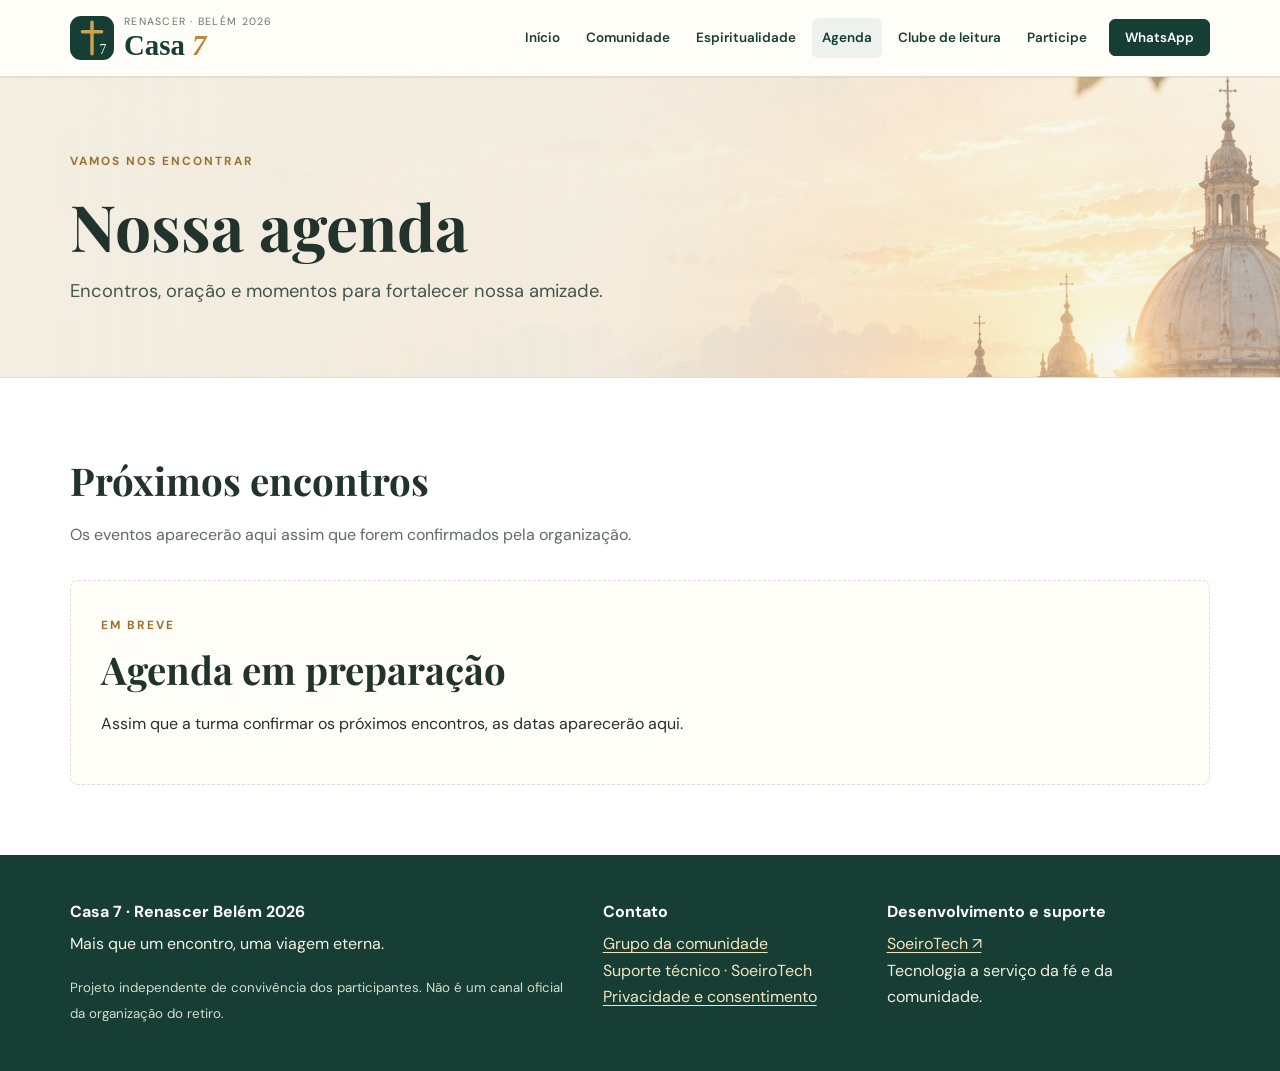
==== agenda.html @ ee7e4a2c "feat: adiciona banner discreto do encontro" ====
<!doctype html><html lang="pt-BR"><head><meta charset="utf-8"><meta name="viewport" content="width=device-width, initial-scale=1"><meta name="description" content="Casa 7 — Comunidade Renascer Belém 2026. Fé, amizade, oração e leitura."><meta name="theme-color" content="#173e35"><title>Agenda | Casa 7 — Renascer</title><link rel="icon" href="assets/img/favicon.svg" type="image/svg+xml"><link rel="stylesheet" href="assets/css/style.css?v=20260924-5"><link rel="stylesheet" href="assets/css/professional.css?v=20260924-5"><script defer src="assets/js/config.js?v=20260924-5"></script><script defer src="assets/js/app.js?v=20260924-5"></script></head><body><a class="skip" href="#conteudo">Pular para o conteúdo</a><header class="header"><div class="container navwrap"><a class="brand" href="index.html" aria-label="Casa 7, início"><img class="brand-mark" src="assets/img/favicon.svg" alt="" width="44" height="44"><span><small>RENASCER · BELÉM 2026</small><strong>Casa <em>7</em></strong></span></a><button class="menu-toggle" aria-expanded="false" aria-controls="menu" aria-label="Abrir menu">☰</button><nav id="menu" class="nav" aria-label="Menu principal"><a href="index.html" data-nav="index.html">Início</a><a href="comunidade.html" data-nav="comunidade.html">Comunidade</a><a href="espiritualidade.html" data-nav="espiritualidade.html">Espiritualidade</a><a href="agenda.html" data-nav="agenda.html">Agenda</a><a href="leitura.html" data-nav="leitura.html">Clube de leitura</a><a href="participe.html" data-nav="participe.html">Participe</a><a class="nav-cta btn" data-whatsapp href="#">WhatsApp</a></nav></div></header><main id="conteudo"><section class="pagehero"><div class="container"><span class="eyebrow">VAMOS NOS ENCONTRAR</span><h1>Nossa agenda</h1><p class="lead">Encontros, oração e momentos para fortalecer nossa amizade.</p></div></section><section class="section "><div class="container"><div class="section-head"><h2>Próximos encontros</h2><p>Os eventos aparecerão aqui assim que forem confirmados pela organização.</p></div><div id="events" class="event-list"></div></div></section></main><footer class="footer"><div class="container footergrid"><div><strong>Casa 7 · Renascer Belém 2026</strong><p>Mais que um encontro, uma viagem eterna.</p><small>Projeto independente de convivência dos participantes. Não é um canal oficial da organização do retiro.</small></div><div><strong>Contato</strong><p><a data-whatsapp href="#">Grupo da comunidade</a><br><a data-tech-mail href="#">Suporte técnico · SoeiroTech</a><br><a href="privacidade.html">Privacidade e consentimento</a></p></div><div><strong>Desenvolvimento e suporte</strong><p><a href="https://soeirotech.com.br" target="_blank" rel="noopener noreferrer">SoeiroTech ↗</a><br>Tecnologia a serviço da fé e da comunidade.</p></div></div></footer></body></html>
---- assets/css/style.css ----
@import url('https://fonts.googleapis.com/css2?family=DM+Sans:wght@400;500;600;700&family=Playfair+Display:ital,wght@0,500;0,600;0,700;1,500&display=swap');:root{--green:#173e35;--gold:#b48a3c;--ink:#25362f;--cream:#faf7f0;--line:#e5ddcd;--muted:#5f6b62}*{box-sizing:border-box}html{scroll-behavior:smooth}body{margin:0;background:linear-gradient(#faf7f0d9,#faf7f0d9),url("../img/fundo.png") center top/cover fixed no-repeat,var(--cream);color:var(--ink);font-family:'DM Sans',Arial,sans-serif;line-height:1.65}h1,h2,h3,blockquote{font-family:'Playfair Display',Georgia,serif;line-height:1.17}h1{font-size:clamp(2.8rem,6vw,5.5rem);margin:.25em 0}h2{font-size:clamp(1.65rem,3vw,2.6rem);margin:.25em 0 .5em}h3{font-size:1.45rem;margin:.4em 0}p{margin:.4em 0 1em}a{color:var(--green)}a:hover{text-decoration-thickness:2px}a:focus-visible,button:focus-visible,input:focus-visible,textarea:focus-visible,select:focus-visible{outline:3px solid var(--gold);outline-offset:3px}.container{width:min(1140px,calc(100% - 36px));margin:auto}.skip{position:absolute;left:-9999px;z-index:999;background:white;padding:10px}.skip:focus{left:12px;top:12px}.header{background:#fffdf8;border-bottom:1px solid var(--line);position:sticky;top:0;z-index:10}.navwrap{min-height:82px;display:flex;align-items:center;justify-content:space-between;gap:20px}.brand{text-decoration:none;display:flex;align-items:center;gap:12px;color:var(--green)}.brand-symbol{font-size:2rem;color:var(--gold)}.brand small{display:block;font-size:.66rem;letter-spacing:.15em}.brand strong{font-family:Georgia,serif;font-size:1.8rem;line-height:1}.brand em{color:var(--gold)}.nav{display:flex;gap:18px;align-items:center;flex-wrap:wrap}.nav a{font-size:.84rem;text-decoration:none;white-space:nowrap}.nav a[aria-current=page]{color:#986b22;border-bottom:2px solid var(--gold)}.menu-toggle{display:none}.eyebrow{color:#9a712e;font-size:.74rem;font-weight:700;letter-spacing:.17em}.hero{background:radial-gradient(ellipse at 80% 10%,#e8d8b6cc,transparent 52%),linear-gradient(115deg,#faf7f0e8,#f0e9dadf),url("../img/fundo.png") center/cover no-repeat;padding:65px 0}.hero-grid,.split,.feature{display:grid;grid-template-columns:1fr 1fr;gap:50px;align-items:center}.hero h1 em{color:var(--gold)}.hero p{max-width:490px;font-size:1.15rem}.heroquote{font-style:italic;margin-top:34px;color:#786a4c}.hero-visual{position:relative;display:grid;place-items:center}.hero-visual img{width:min(100%,440px);aspect-ratio:1;object-fit:cover;border-radius:50%;box-shadow:0 18px 60px #173e3529}.hero-stamp{position:absolute;bottom:0;right:5%;background:var(--green);color:white;border-radius:100px;padding:10px 20px;font-size:.83rem}.actions{display:flex;gap:12px;flex-wrap:wrap}.btn{background:var(--green);color:white;border:1px solid var(--green);padding:12px 22px;border-radius:30px;text-decoration:none;display:inline-block;font:600 .91rem 'DM Sans',Arial;cursor:pointer}.btn:hover{background:#285747;color:white}.btn.outline{background:transparent;color:var(--green)}.btn.outline:hover{background:#e8eee8}.btn[aria-disabled=true]{background:#8e9991;border-color:#8e9991;pointer-events:none}.section{padding:70px 0;background:#faf7f0d9}.section.muted{background:#f0ebdfdd}.section-head{max-width:690px;margin-bottom:28px}.cards{display:grid;grid-template-columns:repeat(3,minmax(0,1fr));gap:20px}.card{background:#fffdf9;border:1px solid var(--line);border-radius:18px;padding:27px;box-shadow:0 8px 24px #173e3509}.card p{color:var(--muted)}.card-icon{font-size:1.7rem;color:var(--gold)}.textlink{font-weight:700;text-underline-offset:4px}.feature{background:#fffaf0;border:1px solid var(--line);padding:36px;border-radius:20px}.quote{background:#e7e9dc;padding:35px;border-radius:18px;text-align:center}.quote span{font-size:2rem;color:var(--gold)}.quote blockquote{font-size:clamp(1.5rem,2.4vw,2rem);font-style:italic;margin:14px 0}.quote p{color:var(--muted)}.countdown{font-weight:700;font-size:1.4rem;color:var(--gold);margin:16px 0}.pagehero{background:linear-gradient(115deg,#eae5d6e8,#f9f6eee0),url("../img/fundo.png") center/cover no-repeat;padding:75px 0 55px;border-bottom:1px solid var(--line)}.pagehero h1{font-size:clamp(2.4rem,5vw,4.5rem)}.lead{max-width:680px;font-size:1.15rem;color:var(--muted)}.photo{margin:0;text-align:center}.photo img{max-width:100%;width:360px;border-radius:50%;box-shadow:0 10px 35px #173e3526}.photo figcaption{font-size:.85rem;color:var(--muted);margin-top:8px}.placeholder{text-align:center;min-height:180px;font-size:1.4rem}.placeholder p{font-size:.9rem}.embed-placeholder{padding:35px;border:1px dashed var(--gold);border-radius:16px;text-align:center}.embed-placeholder iframe{width:100%;border:0;min-height:360px}.event-list{display:grid;gap:18px}.event{background:white;border:1px solid var(--line);border-radius:16px;padding:24px;display:flex;align-items:center;justify-content:space-between;gap:15px}.event h2{font-size:1.55rem}.notice{margin-top:22px;background:#fff3d8;border-left:4px solid var(--gold);padding:15px;border-radius:6px}.empty{background:white;border:1px solid var(--line);padding:30px;border-radius:16px}.bookart{min-height:340px;border-radius:20px;background:radial-gradient(circle at 50% 40%,#d9c49b,#456453);display:flex;align-items:center;justify-content:center;flex-direction:column;color:#fff9eb;font-size:4rem}.bookart span{font-size:5rem}.bookart small{font-size:.85rem;letter-spacing:.12em}.contact-form{background:white;border:1px solid var(--line);border-radius:18px;padding:25px;display:grid;gap:8px}.contact-form label{font-weight:700}.contact-form input:not([type=checkbox]),.contact-form select,.contact-form textarea{font:inherit;padding:12px;border:1px solid #a6b0a6;border-radius:8px;width:100%;margin-bottom:12px}.check{font-size:.85rem;font-weight:400!important;display:flex;gap:9px;align-items:flex-start}.small{font-size:.85rem;color:var(--muted)}.prose{max-width:790px;margin:auto}.footer{background:var(--green);color:#f4efe3;padding:50px 0}.footergrid{display:grid;grid-template-columns:2fr 1fr 1.3fr;gap:35px}.footer a{color:#f4e4bd}.footer small{color:#d4ddcf}details{margin-top:12px}summary{cursor:pointer;font-weight:700}@media(max-width:920px){.menu-toggle{display:block;border:1px solid var(--line);border-radius:10px;padding:8px 13px;background:white;font-size:1.3rem}.nav{display:none;position:absolute;top:82px;left:0;right:0;background:white;flex-direction:column;align-items:stretch;padding:16px 25px;box-shadow:0 12px 20px #0002}.nav.open{display:flex}.nav a{padding:8px}.cards{grid-template-columns:repeat(2,1fr)}}@media(max-width:650px){body{background-attachment:scroll}.hero{padding:40px 0}.hero-grid,.split,.feature{grid-template-columns:1fr;gap:24px}.hero-visual img{max-width:290px}.cards,.footergrid{grid-template-columns:1fr}.section{padding:44px 0}.feature{padding:22px}.event{align-items:flex-start;flex-direction:column}.pagehero{padding:46px 0}.hero-stamp{right:0}}@media(prefers-reduced-motion:reduce){html{scroll-behavior:auto}}
---- assets/css/professional.css ----
:root {
  --surface: #ffffff;
  --surface-soft: #f2efe7;
  --green-strong: #0f3d33;
  --gold-bright: #c4973f;
  --sky: #397c94;
  --berry: #a8325d;
  --shadow-sm: 0 8px 24px rgba(23, 62, 53, 0.08);
  --shadow-md: 0 18px 48px rgba(23, 62, 53, 0.13);
}

.pagehero.community-pagehero {
  background: #f1ecdf;
}

.section.community-story {
  min-height: 520px;
  display: flex;
  align-items: center;
  background:
    linear-gradient(
      90deg,
      #fff 0%,
      #fffffff5 38%,
      #ffffff9e 58%,
      #ffffff1f 78%
    ),
    url("../img/fundo-optimized.jpg") 72% center / cover no-repeat;
}

.community-story .split {
  min-height: 380px;
  grid-template-columns: minmax(0, 590px) 1fr;
}

.community-story .split > div {
  align-self: center;
}

.community-story h2 {
  font-size: clamp(2rem, 4vw, 3.4rem);
}

.community-story p {
  color: #3f514a;
  font-size: 1.05rem;
}

@media (max-width: 650px) {
  .section.community-story {
    min-height: 650px;
    align-items: flex-start;
    background:
      linear-gradient(
        180deg,
        #fff 0%,
        #fffffff2 48%,
        #ffffff70 70%,
        transparent 88%
      ),
      url("../img/fundo-optimized.jpg") 76% center / cover no-repeat;
  }

  .community-story .split {
    min-height: 570px;
    grid-template-columns: 1fr;
  }
}

/* Palavra e oracao do dia */
.daily-faith {
  position: relative;
  overflow: hidden;
  border-bottom: 1px solid #d8d0be;
  background: #f5f1e8;
}

.daily-faith::before {
  position: absolute;
  inset: 0 auto 0 0;
  width: 5px;
  background: var(--gold);
  content: "";
}

.daily-faith-layout {
  display: grid;
  grid-template-columns: minmax(240px, 0.8fr) minmax(320px, 1.2fr);
  gap: clamp(36px, 7vw, 92px);
  align-items: center;
  padding-top: clamp(44px, 6vw, 70px);
  padding-bottom: clamp(44px, 6vw, 70px);
}

.daily-faith-heading h2 {
  margin: 8px 0 12px;
  font-size: clamp(2rem, 4vw, 3.3rem);
}

.daily-faith-heading p {
  max-width: 520px;
  margin-bottom: 24px;
  color: var(--muted);
}

.daily-prayer {
  padding-left: clamp(22px, 4vw, 52px);
  border-left: 1px solid #cdbf9f;
}

.daily-label {
  color: var(--berry);
  font-size: 0.75rem;
  font-weight: 800;
  letter-spacing: 0;
  text-transform: uppercase;
}

.daily-prayer blockquote {
  margin: 14px 0 22px;
  color: var(--green-strong);
  font-family: var(--serif);
  font-size: clamp(1.35rem, 2.5vw, 2rem);
  line-height: 1.35;
}

.daily-share-row {
  display: flex;
  align-items: center;
  gap: 14px;
}

.daily-share-row .btn {
  padding: 10px 15px;
}

#daily-share-status {
  color: var(--muted);
  font-size: 0.78rem;
}

@media (max-width: 720px) {
  .daily-faith-layout {
    grid-template-columns: 1fr;
    gap: 28px;
  }

  .daily-prayer {
    padding: 26px 0 0;
    border-top: 1px solid #cdbf9f;
    border-left: 0;
  }
}

/* Aviso discreto de boas-vindas */
.welcome-banner {
  width: min(410px, calc(100% - 28px));
  max-height: calc(100vh - 28px);
  padding: 0;
  overflow: visible;
  border: 0;
  border-radius: 8px;
  background: #17120f;
  box-shadow: 0 22px 70px rgba(0, 0, 0, 0.42);
}

.welcome-banner::backdrop {
  background: rgba(9, 16, 14, 0.62);
  backdrop-filter: blur(2px);
}

.welcome-banner[open] {
  animation: banner-in 220ms ease-out;
}

.welcome-banner-shell {
  position: relative;
  overflow: hidden;
  border-radius: 8px;
}

.welcome-banner-image {
  display: block;
  width: 100%;
  max-height: calc(100vh - 92px);
  object-fit: contain;
  background: #17120f;
}

.welcome-banner-close {
  position: absolute;
  top: 10px;
  right: 10px;
  z-index: 1;
  display: grid;
  width: 36px;
  height: 36px;
  padding: 0;
  place-items: center;
  border: 1px solid rgba(255, 255, 255, 0.7);
  border-radius: 50%;
  background: rgba(12, 10, 8, 0.78);
  color: #fff;
  font-size: 1.35rem;
  line-height: 1;
  cursor: pointer;
}

.welcome-banner-close:hover,
.welcome-banner-close:focus-visible {
  background: var(--green-strong);
}

.welcome-banner-footer {
  display: flex;
  align-items: center;
  justify-content: space-between;
  gap: 14px;
  padding: 10px 14px;
  background: #fff;
  color: var(--green-strong);
  font-size: 0.78rem;
  font-weight: 700;
}

.welcome-banner-footer a {
  color: var(--berry);
  white-space: nowrap;
}

@keyframes banner-in {
  from { opacity: 0; transform: translateY(10px) scale(0.985); }
  to { opacity: 1; transform: translateY(0) scale(1); }
}

@media (max-width: 480px) {
  .welcome-banner {
    width: min(350px, calc(100% - 24px));
  }

  .welcome-banner-image {
    max-height: calc(100vh - 110px);
  }
}

@media (prefers-reduced-motion: reduce) {
  .welcome-banner[open] {
    animation: none;
  }
}

body {
  background: #f7f5ef;
  color: #22332d;
}

.header {
  background: rgba(255, 253, 248, 0.96);
  box-shadow: 0 1px 0 rgba(23, 62, 53, 0.08);
  backdrop-filter: blur(12px);
}

.navwrap {
  min-height: 76px;
}

.brand {
  gap: 10px;
}

.brand-mark {
  width: 44px;
  height: 44px;
  flex: 0 0 auto;
}

.brand small {
  color: #6a766f;
  letter-spacing: 0.12em;
}

.nav {
  gap: 6px;
}

.nav a {
  padding: 9px 10px;
  border-radius: 6px;
  font-weight: 600;
}

.nav a:hover {
  background: #edf2ee;
}

.nav a[aria-current="page"] {
  border-bottom: 0;
  background: #edf2ee;
  color: var(--green-strong);
}

.nav .nav-cta {
  margin-left: 6px;
  padding: 9px 15px;
  color: #fff;
}

.nav .nav-cta:hover {
  background: #285747;
}

.nav-actions {
  display: flex;
  align-items: center;
  gap: 8px;
  margin-left: 6px;
}

.nav-actions .nav-cta {
  margin-left: 0;
}

.nav-actions .spotify-icon {
  width: 38px;
  height: 38px;
  flex-basis: 38px;
}

.hero {
  border-bottom: 1px solid rgba(23, 62, 53, 0.1);
}

.hero h1 {
  max-width: 620px;
  font-size: clamp(3rem, 5.6vw, 5rem);
  letter-spacing: 0;
}

.hero .eyebrow {
  display: inline-block;
  margin-bottom: 4px;
}

.hero p {
  color: #3f514a;
}

.heroquote {
  padding-left: 18px;
  border-left: 3px solid var(--gold-bright);
}

.section {
  background: #fff;
}

.section.muted {
  background: var(--surface-soft);
}

.section-head {
  margin-bottom: 32px;
}

.section-head p {
  color: var(--muted);
}

.cards {
  gap: 16px;
}

.card {
  position: relative;
  overflow: hidden;
  border-radius: 8px;
  border-color: #ded8ca;
  padding: 25px;
  box-shadow: none;
  transition: transform 180ms ease, box-shadow 180ms ease, border-color 180ms ease;
}

.card::before {
  position: absolute;
  inset: 0 0 auto;
  height: 3px;
  background: var(--gold-bright);
  content: "";
}

.card:hover {
  transform: translateY(-3px);
  border-color: #cfc4ac;
  box-shadow: var(--shadow-sm);
}

.journey-cards {
  grid-template-columns: repeat(5, minmax(0, 1fr));
}

.journey-card {
  min-height: 265px;
  display: flex;
  flex-direction: column;
}

.journey-card h3 {
  font-size: 1.24rem;
}

.journey-card p {
  font-size: 0.92rem;
}

.journey-card .textlink {
  margin-top: auto;
}

.card-icon-box {
  width: 42px;
  height: 42px;
  margin-bottom: 18px;
  display: grid;
  place-items: center;
  border: 1px solid #d7c9aa;
  border-radius: 7px;
  background: #fbf6e9;
  color: var(--green-strong);
  font: 700 0.78rem/1 "DM Sans", Arial, sans-serif;
  letter-spacing: 0;
}

.card-icon-svg {
  width: 21px;
  height: 21px;
  fill: none;
  stroke: currentColor;
  stroke-width: 1.8;
  stroke-linecap: round;
  stroke-linejoin: round;
}

.journey-card:nth-child(2)::before {
  background: var(--berry);
}

.journey-card:nth-child(2) .card-icon-box {
  border-color: #e0b4c4;
  background: #fff2f6;
  color: var(--berry);
}

.journey-card:nth-child(3)::before {
  background: var(--sky);
}

.journey-card:nth-child(3) .card-icon-box {
  border-color: #b7d0da;
  background: #eef8fb;
  color: var(--sky);
}

.journey-card:nth-child(4)::before {
  background: #6d7042;
}

.journey-card:nth-child(4) .card-icon-box {
  border-color: #cfd0ad;
  background: #f7f7e9;
  color: #5e6238;
}

.journey-card:nth-child(5)::before {
  background: #a66328;
}

.journey-card:nth-child(5) .card-icon-box {
  border-color: #dfc29f;
  background: #fff7ec;
  color: #92531d;
}

.card-kicker {
  margin-bottom: 2px;
  color: #8b6728;
  font-size: 0.68rem;
  font-weight: 700;
  letter-spacing: 0.12em;
  text-transform: uppercase;
}

.btn {
  border-radius: 7px;
  padding: 11px 18px;
  box-shadow: none;
}

.btn.outline {
  background: rgba(255, 255, 255, 0.56);
}

.spotify-icon {
  width: 44px;
  height: 44px;
  flex: 0 0 44px;
  display: inline-grid;
  place-items: center;
  border: 1px solid #168a45;
  border-radius: 50%;
  background: #1db954;
  color: #082d1a;
  text-decoration: none;
  box-shadow: 0 7px 18px rgba(29, 185, 84, 0.2);
  transition: transform 160ms ease, background 160ms ease;
}

.spotify-icon span {
  transform: translateY(-1px);
  font-size: 1.35rem;
  line-height: 1;
}

.spotify-icon:hover {
  transform: translateY(-2px);
  background: #28cf65;
  color: #082d1a;
}

.textlink {
  text-decoration: none;
}

.textlink:hover {
  text-decoration: underline;
}

.cirio-countdown {
  padding: 34px 0;
  background: var(--green-strong);
  color: #fff;
  border-bottom: 4px solid var(--gold-bright);
}

.cirio-layout {
  display: grid;
  grid-template-columns: minmax(240px, 1fr) auto auto;
  gap: 34px;
  align-items: center;
}

.cirio-copy .eyebrow {
  color: #e8c77c;
}

.cirio-copy h2 {
  margin: 5px 0 4px;
  font-size: clamp(1.65rem, 2.6vw, 2.35rem);
}

.cirio-copy p {
  margin: 0;
  color: #dce8e3;
}

.cirio-timer {
  display: grid;
  grid-template-columns: repeat(4, 68px);
  gap: 8px;
}

.cirio-timer > div {
  min-height: 72px;
  display: grid;
  place-content: center;
  text-align: center;
  border: 1px solid rgba(255, 255, 255, 0.22);
  border-radius: 6px;
  background: rgba(255, 255, 255, 0.08);
}

.cirio-timer strong {
  color: #fff;
  font-size: 1.45rem;
  line-height: 1.05;
}

.cirio-timer span {
  margin-top: 5px;
  color: #d8e3df;
  font-size: 0.68rem;
  text-transform: uppercase;
}

.cirio-actions {
  display: grid;
  gap: 8px;
}

.cirio-actions .btn {
  min-width: 174px;
  text-align: center;
}

.cirio-primary {
  border-color: var(--gold-bright);
  background: var(--gold-bright);
  color: #172c25;
}

.cirio-primary:hover {
  border-color: #d5ad5f;
  background: #d5ad5f;
  color: #172c25;
}

.cirio-secondary {
  border-color: rgba(255, 255, 255, 0.55);
  background: transparent;
  color: #fff;
}

.cirio-secondary:hover {
  border-color: #fff;
  background: rgba(255, 255, 255, 0.1);
}

.feature {
  border-radius: 8px;
  background: #fff;
  box-shadow: var(--shadow-sm);
}

.quote {
  border-radius: 8px;
  background: #eef0e8;
}

.pagehero {
  position: relative;
  overflow: hidden;
  background:
    linear-gradient(90deg, #f3eee2 0%, #f3eee2eb 48%, #f3eee280 72%),
    url("../img/fundo-optimized.jpg") 75% 52% / cover no-repeat;
  padding: 70px 0 52px;
}

.pagehero h1 {
  max-width: 760px;
  margin-bottom: 12px;
}

.pagehero .lead {
  color: #44564f;
}

.photo img {
  width: min(100%, 390px);
  border: 7px solid #fff;
  box-shadow: var(--shadow-md);
}

.event {
  border-radius: 8px;
  box-shadow: var(--shadow-sm);
}

.event-actions {
  display: flex;
  gap: 10px;
  flex-wrap: wrap;
}

.empty {
  border-radius: 8px;
  border-style: dashed;
  background: #fffdf8;
}

.contact-form {
  border-radius: 8px;
  box-shadow: var(--shadow-sm);
}

.contact-form input:not([type="checkbox"]),
.contact-form select,
.contact-form textarea {
  border-radius: 6px;
  background: #fffefb;
}

.notice {
  border-radius: 4px;
}

.bookart {
  border-radius: 8px;
}

.footer {
  padding: 44px 0;
}

.footer strong {
  color: #fff;
}

.footer a {
  text-underline-offset: 3px;
}

@media (max-width: 1080px) {
  .journey-cards {
    grid-template-columns: repeat(3, minmax(0, 1fr));
  }

  .nav {
    gap: 2px;
  }

  .nav a {
    padding-inline: 7px;
  }
}

@media (max-width: 920px) {
  .nav {
    top: 76px;
    padding: 14px 20px 20px;
  }

  .nav .nav-cta {
    margin-left: 0;
    text-align: center;
  }

  .nav-actions {
    width: 100%;
    margin-left: 0;
  }

  .nav-actions .nav-cta {
    flex: 1;
  }

  .cirio-layout {
    grid-template-columns: 1fr;
    gap: 22px;
  }

  .cirio-timer {
    grid-template-columns: repeat(4, minmax(58px, 82px));
  }

  .cirio-actions {
    grid-template-columns: repeat(2, minmax(0, 1fr));
  }
}

@media (max-width: 650px) {
  .brand strong {
    font-size: 1.5rem;
  }

  .brand small {
    font-size: 0.58rem;
  }

  .hero {
    min-height: 610px;
    padding-top: 44px;
  }

  .hero h1 {
    font-size: clamp(2.75rem, 15vw, 4rem);
  }

  .hero p {
    font-size: 1rem;
  }

  .journey-cards {
    grid-template-columns: 1fr;
  }

  .journey-card {
    min-height: auto;
  }

  .pagehero {
    padding: 50px 0 42px;
    background-position: 72% center;
  }

  .cirio-countdown {
    padding: 30px 0;
  }

  .cirio-timer {
    grid-template-columns: repeat(4, minmax(0, 1fr));
    gap: 6px;
  }

  .cirio-timer > div {
    min-height: 66px;
  }

  .cirio-timer strong {
    font-size: 1.22rem;
  }

  .cirio-actions {
    grid-template-columns: 1fr;
  }

  .cirio-actions .btn {
    width: 100%;
  }

  .event-actions {
    width: 100%;
  }

  .event-actions .btn {
    width: 100%;
    text-align: center;
  }
}

.pagehero.spirituality-pagehero {
  background:
    linear-gradient(90deg, #f5f1e8 0%, #f5f1e8f2 44%, #f5f1e866 70%),
    url("../img/espiritualidade.jpg") 72% 61% / cover no-repeat;
}

.pagehero.reading-pagehero {
  background:
    linear-gradient(90deg, #f5f1e8 0%, #f5f1e8f2 44%, #f5f1e866 70%),
    url("../img/leitura.jpg") 72% 58% / cover no-repeat;
}

.reading-visual {
  width: min(100%, 460px);
  height: 100%;
  margin: 0 0 0 auto;
  align-self: stretch;
  justify-self: end;
}

.reading-visual img {
  display: block;
  width: 100%;
  height: 100%;
  min-height: 0;
  aspect-ratio: auto;
  object-fit: cover;
  border-radius: 8px;
  box-shadow: var(--shadow-md);
}

.reading-intro .split {
  align-items: stretch;
}

.memory-empty {
  max-width: 760px;
  padding: 34px;
  border: 1px dashed #cdbf9f;
  border-radius: 8px;
  background: rgba(255, 255, 255, 0.62);
}

.memory-empty h3 {
  margin-top: 8px;
  font-size: clamp(1.5rem, 3vw, 2.15rem);
}

.memory-empty p {
  max-width: 610px;
  color: var(--muted);
}

@media (max-width: 650px) {
  .pagehero.spirituality-pagehero,
  .pagehero.reading-pagehero {
    background-position: 70% center;
  }

  .memory-empty {
    padding: 25px;
  }

  .reading-visual {
    width: min(100%, 360px);
    height: 270px;
    margin: 4px auto 0;
    align-self: auto;
    justify-self: center;
  }
}

.memory-gallery {
  display: grid;
  grid-template-columns: repeat(4, minmax(0, 1fr));
  grid-auto-rows: 190px;
  gap: 10px;
}

.gallery-item {
  min-width: 0;
  padding: 0;
  overflow: hidden;
  border: 0;
  border-radius: 6px;
  background: #dfe4df;
  cursor: zoom-in;
}

.gallery-item img {
  display: block;
  width: 100%;
  height: 100%;
  object-fit: cover;
  transition: transform 220ms ease;
}

.gallery-item:hover img {
  transform: scale(1.025);
}

.gallery-featured {
  grid-column: span 2;
  grid-row: span 2;
}

.gallery-note {
  margin-top: 14px;
  color: var(--muted);
  font-size: 0.82rem;
}

.gallery-dialog {
  width: min(1080px, calc(100% - 28px));
  max-height: 90vh;
  padding: 0;
  overflow: visible;
  border: 0;
  border-radius: 8px;
  background: #111;
  box-shadow: 0 24px 80px rgba(0, 0, 0, 0.4);
}

.gallery-dialog::backdrop {
  background: rgba(9, 19, 16, 0.82);
}

.gallery-dialog img {
  display: block;
  width: 100%;
  max-height: 86vh;
  object-fit: contain;
  border-radius: 8px;
}

.gallery-close {
  position: absolute;
  top: -14px;
  right: -14px;
  z-index: 1;
  width: 38px;
  height: 38px;
  border: 2px solid #fff;
  border-radius: 50%;
  background: var(--green-strong);
  color: #fff;
  font-size: 1.5rem;
  line-height: 1;
  cursor: pointer;
}

@media (max-width: 720px) {
  .memory-gallery {
    grid-template-columns: repeat(2, minmax(0, 1fr));
    grid-auto-rows: 150px;
  }

  .gallery-featured {
    grid-column: span 2;
    grid-row: span 2;
  }

  .gallery-close {
    top: 8px;
    right: 8px;
  }
}

/* Mini player da pagina inicial */
.mini-player {
  border-bottom: 1px solid #d8d0be;
  background: #fff;
}

.mini-player[hidden] {
  display: none;
}

.mini-player-layout {
  display: grid;
  grid-template-columns: minmax(190px, 1fr) auto minmax(220px, 1.15fr) minmax(120px, 0.45fr);
  align-items: center;
  gap: 22px;
  min-height: 108px;
  padding-top: 18px;
  padding-bottom: 18px;
}

.player-track {
  display: flex;
  min-width: 0;
  flex-direction: column;
  gap: 2px;
}

.player-track .eyebrow {
  margin-bottom: 3px;
  font-size: 0.66rem;
}

.player-track strong,
.player-track span:last-child {
  overflow: hidden;
  text-overflow: ellipsis;
  white-space: nowrap;
}

.player-track strong {
  color: var(--green-strong);
  font-family: var(--serif);
  font-size: 1.12rem;
}

.player-track span:last-child {
  color: var(--muted);
  font-size: 0.78rem;
}

.player-controls,
.player-volume,
.player-progress-wrap {
  display: flex;
  align-items: center;
}

.player-controls {
  gap: 7px;
}

.player-icon {
  display: inline-grid;
  width: 38px;
  height: 38px;
  padding: 0;
  place-items: center;
  border: 1px solid #cfc6b4;
  border-radius: 50%;
  background: #fff;
  color: var(--green-strong);
  cursor: pointer;
}

.player-icon:hover,
.player-icon:focus-visible {
  border-color: var(--gold);
  background: #faf6ed;
}

.player-toggle {
  width: 44px;
  height: 44px;
  border-color: var(--green-strong);
  background: var(--green-strong);
  color: #fff;
}

.player-toggle:hover,
.player-toggle:focus-visible {
  border-color: var(--green-strong);
  background: #205448;
}

.player-icon-svg,
.player-volume svg {
  width: 18px;
  height: 18px;
  fill: none;
  stroke: currentColor;
  stroke-linecap: round;
  stroke-linejoin: round;
  stroke-width: 2;
}

.player-progress-wrap {
  min-width: 0;
  gap: 9px;
  color: var(--muted);
  font-size: 0.72rem;
  font-variant-numeric: tabular-nums;
}

.player-progress-wrap input,
.player-volume input {
  min-width: 0;
  accent-color: var(--berry);
  cursor: pointer;
}

.player-progress-wrap input {
  width: 100%;
}

.player-volume {
  gap: 8px;
  color: var(--green-strong);
}

.player-volume input {
  width: 100%;
}

@media (max-width: 900px) {
  .mini-player-layout {
    grid-template-columns: minmax(180px, 1fr) auto minmax(220px, 1.2fr);
  }

  .player-volume {
    display: none;
  }
}

@media (max-width: 650px) {
  .mini-player-layout {
    grid-template-columns: 1fr auto;
    gap: 12px 16px;
    min-height: 0;
    padding-top: 16px;
    padding-bottom: 16px;
  }

  .player-progress-wrap {
    grid-column: 1 / -1;
  }
}
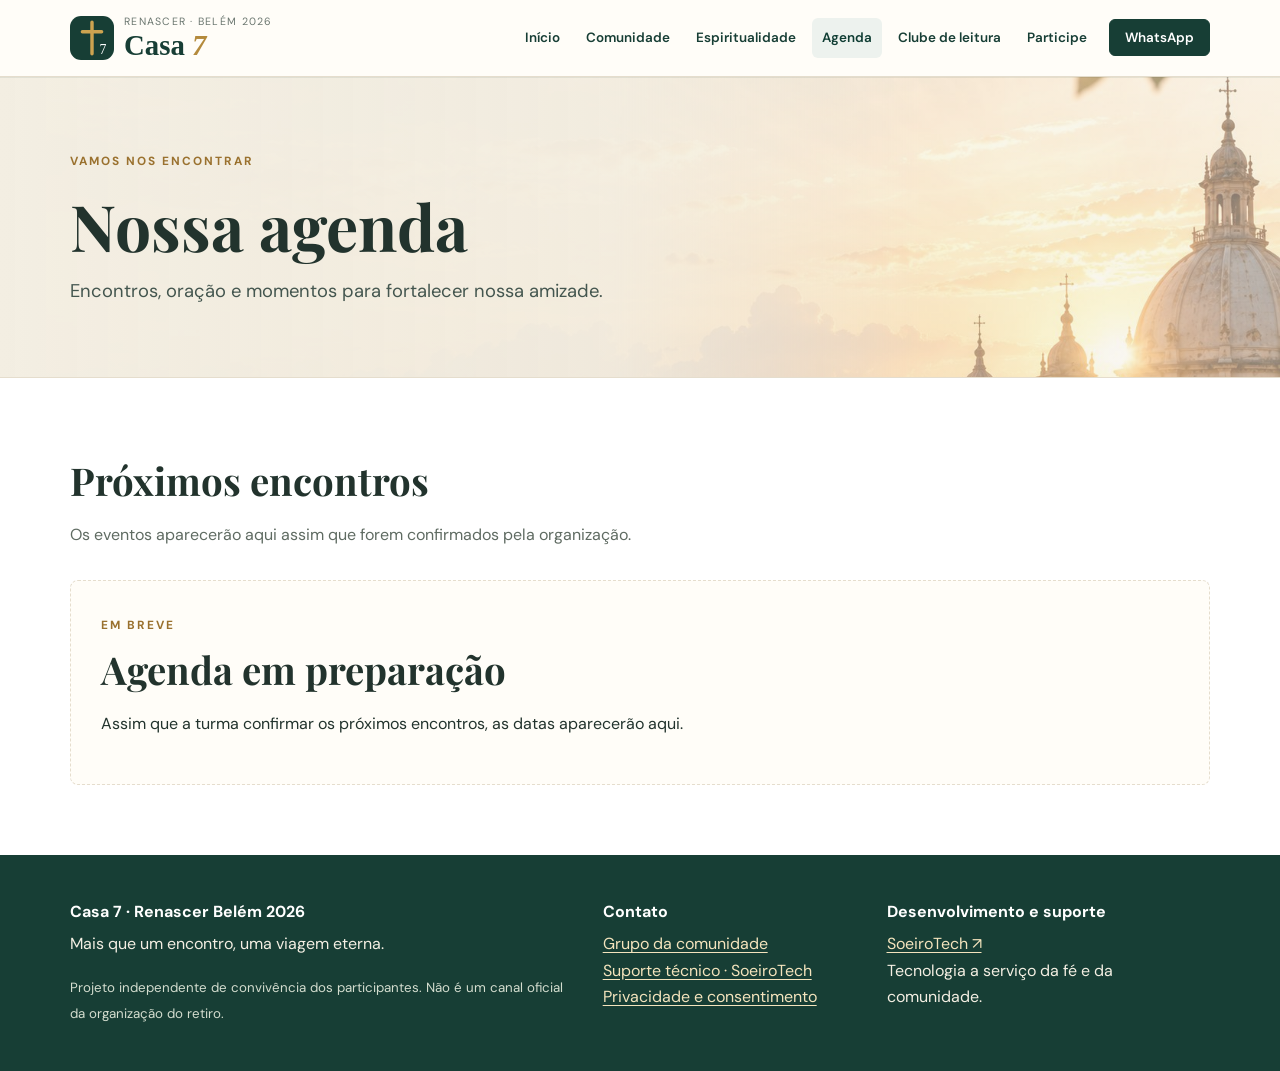
==== commit 28609abc: "chore: configura email de contato" ====
--- a/agenda.html
+++ b/agenda.html
@@ -1 +1 @@
-<!doctype html><html lang="pt-BR"><head><meta charset="utf-8"><meta name="viewport" content="width=device-width, initial-scale=1"><meta name="description" content="Casa 7 — Comunidade Renascer Belém 2026. Fé, amizade, oração e leitura."><meta name="theme-color" content="#173e35"><title>Agenda | Casa 7 — Renascer</title><link rel="icon" href="assets/img/favicon.svg" type="image/svg+xml"><link rel="stylesheet" href="assets/css/style.css?v=20260924-5"><link rel="stylesheet" href="assets/css/professional.css?v=20260924-5"><script defer src="assets/js/config.js?v=20260924-5"></script><script defer src="assets/js/app.js?v=20260924-5"></script></head><body><a class="skip" href="#conteudo">Pular para o conteúdo</a><header class="header"><div class="container navwrap"><a class="brand" href="index.html" aria-label="Casa 7, início"><img class="brand-mark" src="assets/img/favicon.svg" alt="" width="44" height="44"><span><small>RENASCER · BELÉM 2026</small><strong>Casa <em>7</em></strong></span></a><button class="menu-toggle" aria-expanded="false" aria-controls="menu" aria-label="Abrir menu">☰</button><nav id="menu" class="nav" aria-label="Menu principal"><a href="index.html" data-nav="index.html">Início</a><a href="comunidade.html" data-nav="comunidade.html">Comunidade</a><a href="espiritualidade.html" data-nav="espiritualidade.html">Espiritualidade</a><a href="agenda.html" data-nav="agenda.html">Agenda</a><a href="leitura.html" data-nav="leitura.html">Clube de leitura</a><a href="participe.html" data-nav="participe.html">Participe</a><a class="nav-cta btn" data-whatsapp href="#">WhatsApp</a></nav></div></header><main id="conteudo"><section class="pagehero"><div class="container"><span class="eyebrow">VAMOS NOS ENCONTRAR</span><h1>Nossa agenda</h1><p class="lead">Encontros, oração e momentos para fortalecer nossa amizade.</p></div></section><section class="section "><div class="container"><div class="section-head"><h2>Próximos encontros</h2><p>Os eventos aparecerão aqui assim que forem confirmados pela organização.</p></div><div id="events" class="event-list"></div></div></section></main><footer class="footer"><div class="container footergrid"><div><strong>Casa 7 · Renascer Belém 2026</strong><p>Mais que um encontro, uma viagem eterna.</p><small>Projeto independente de convivência dos participantes. Não é um canal oficial da organização do retiro.</small></div><div><strong>Contato</strong><p><a data-whatsapp href="#">Grupo da comunidade</a><br><a data-tech-mail href="#">Suporte técnico · SoeiroTech</a><br><a href="privacidade.html">Privacidade e consentimento</a></p></div><div><strong>Desenvolvimento e suporte</strong><p><a href="https://soeirotech.com.br" target="_blank" rel="noopener noreferrer">SoeiroTech ↗</a><br>Tecnologia a serviço da fé e da comunidade.</p></div></div></footer></body></html>
+<!doctype html><html lang="pt-BR"><head><meta charset="utf-8"><meta name="viewport" content="width=device-width, initial-scale=1"><meta name="description" content="Casa 7 — Comunidade Renascer Belém 2026. Fé, amizade, oração e leitura."><meta name="theme-color" content="#173e35"><title>Agenda | Casa 7 — Renascer</title><link rel="icon" href="assets/img/favicon.svg" type="image/svg+xml"><link rel="stylesheet" href="assets/css/style.css?v=20260924-10"><link rel="stylesheet" href="assets/css/professional.css?v=20260924-10"><script defer src="assets/js/config.js?v=20260924-10"></script><script defer src="assets/js/app.js?v=20260924-10"></script></head><body><a class="skip" href="#conteudo">Pular para o conteúdo</a><header class="header"><div class="container navwrap"><a class="brand" href="index.html" aria-label="Casa 7, início"><img class="brand-mark" src="assets/img/favicon.svg" alt="" width="44" height="44"><span><small>RENASCER · BELÉM 2026</small><strong>Casa <em>7</em></strong></span></a><button class="menu-toggle" aria-expanded="false" aria-controls="menu" aria-label="Abrir menu">☰</button><nav id="menu" class="nav" aria-label="Menu principal"><a href="index.html" data-nav="index.html">Início</a><a href="comunidade.html" data-nav="comunidade.html">Comunidade</a><a href="espiritualidade.html" data-nav="espiritualidade.html">Espiritualidade</a><a href="agenda.html" data-nav="agenda.html">Agenda</a><a href="leitura.html" data-nav="leitura.html">Clube de leitura</a><a href="participe.html" data-nav="participe.html">Participe</a><a class="nav-cta btn" data-whatsapp href="#">WhatsApp</a></nav></div></header><main id="conteudo"><section class="pagehero"><div class="container"><span class="eyebrow">VAMOS NOS ENCONTRAR</span><h1>Nossa agenda</h1><p class="lead">Encontros, oração e momentos para fortalecer nossa amizade.</p></div></section><section class="section "><div class="container"><div class="section-head"><h2>Próximos encontros</h2><p>Os eventos aparecerão aqui assim que forem confirmados pela organização.</p></div><div id="events" class="event-list"></div></div></section></main><footer class="footer"><div class="container footergrid"><div><strong>Casa 7 · Renascer Belém 2026</strong><p>Mais que um encontro, uma viagem eterna.</p><small>Projeto independente de convivência dos participantes. Não é um canal oficial da organização do retiro.</small></div><div><strong>Contato</strong><p><a data-whatsapp href="#">Grupo da comunidade</a><br><a data-tech-mail href="#">Suporte técnico · SoeiroTech</a><br><a href="privacidade.html">Privacidade e consentimento</a></p></div><div><strong>Desenvolvimento e suporte</strong><p><a href="https://soeirotech.com.br" target="_blank" rel="noopener noreferrer">SoeiroTech ↗</a><br>Tecnologia a serviço da fé e da comunidade.</p></div></div></footer></body></html>
--- a/assets/css/professional.css
+++ b/assets/css/professional.css
@@ -154,29 +154,44 @@
 
 /* Aviso discreto de boas-vindas */
 .welcome-banner {
-  width: min(410px, calc(100% - 28px));
+  position: fixed;
+  inset: 0;
+  z-index: 1000;
+  display: grid;
+  padding: 14px;
+  place-items: center;
+  background: rgba(9, 16, 14, 0.62);
+  opacity: 0;
+  backdrop-filter: blur(2px);
+  transition: opacity 180ms ease;
+}
+
+.welcome-banner[hidden] {
+  display: none;
+}
+
+.welcome-banner.is-visible {
+  opacity: 1;
+}
+
+body.banner-open {
+  overflow: hidden;
+}
+
+.welcome-banner-shell {
+  position: relative;
+  width: min(410px, 100%);
   max-height: calc(100vh - 28px);
-  padding: 0;
-  overflow: visible;
-  border: 0;
+  overflow: hidden;
   border-radius: 8px;
   background: #17120f;
   box-shadow: 0 22px 70px rgba(0, 0, 0, 0.42);
-}
-
-.welcome-banner::backdrop {
-  background: rgba(9, 16, 14, 0.62);
-  backdrop-filter: blur(2px);
-}
-
-.welcome-banner[open] {
-  animation: banner-in 220ms ease-out;
-}
-
-.welcome-banner-shell {
-  position: relative;
-  overflow: hidden;
-  border-radius: 8px;
+  transform: translateY(10px) scale(0.985);
+  transition: transform 220ms ease-out;
+}
+
+.welcome-banner.is-visible .welcome-banner-shell {
+  transform: translateY(0) scale(1);
 }
 
 .welcome-banner-image {
@@ -228,24 +243,51 @@
   white-space: nowrap;
 }
 
-@keyframes banner-in {
-  from { opacity: 0; transform: translateY(10px) scale(0.985); }
-  to { opacity: 1; transform: translateY(0) scale(1); }
-}
-
-@media (max-width: 480px) {
+@media (max-width: 720px) {
   .welcome-banner {
-    width: min(350px, calc(100% - 24px));
+    padding: 12px;
+    place-items: end end;
+    background: transparent;
+    pointer-events: none;
+    backdrop-filter: none;
+  }
+
+  .welcome-banner-shell {
+    width: min(190px, 52vw);
+    pointer-events: auto;
   }
 
   .welcome-banner-image {
-    max-height: calc(100vh - 110px);
+    max-height: 48vh;
+  }
+
+  .welcome-banner-close {
+    top: 7px;
+    right: 7px;
+    width: 28px;
+    height: 28px;
+    font-size: 1rem;
+  }
+
+  .welcome-banner-footer {
+    justify-content: flex-end;
+    padding: 7px 9px;
+    font-size: 0.7rem;
+  }
+
+  .welcome-banner-footer span {
+    display: none;
+  }
+
+  body.banner-open {
+    overflow: auto;
   }
 }
 
 @media (prefers-reduced-motion: reduce) {
-  .welcome-banner[open] {
-    animation: none;
+  .welcome-banner,
+  .welcome-banner-shell {
+    transition: none;
   }
 }
 
@@ -1006,12 +1048,37 @@
 
 .mini-player-layout {
   display: grid;
-  grid-template-columns: minmax(190px, 1fr) auto minmax(220px, 1.15fr) minmax(120px, 0.45fr);
+  grid-template-columns: auto minmax(190px, 1fr) auto minmax(220px, 1.15fr) minmax(120px, 0.45fr);
   align-items: center;
   gap: 22px;
   min-height: 108px;
   padding-top: 18px;
   padding-bottom: 18px;
+}
+
+.playlist-cover {
+  position: relative;
+  width: 58px;
+  height: 58px;
+  padding: 0;
+  overflow: hidden;
+  border: 2px solid var(--gold);
+  border-radius: 50%;
+  background: #17120f;
+  cursor: pointer;
+}
+
+.playlist-cover img {
+  display: block;
+  width: 100%;
+  height: 100%;
+  object-fit: cover;
+}
+
+.playlist-cover:hover,
+.playlist-cover:focus-visible {
+  border-color: var(--berry);
+  box-shadow: 0 0 0 4px rgba(181, 52, 105, 0.12);
 }
 
 .player-track {
@@ -1129,7 +1196,7 @@
 
 @media (max-width: 900px) {
   .mini-player-layout {
-    grid-template-columns: minmax(180px, 1fr) auto minmax(220px, 1.2fr);
+    grid-template-columns: auto minmax(180px, 1fr) auto minmax(220px, 1.2fr);
   }
 
   .player-volume {
@@ -1139,7 +1206,7 @@
 
 @media (max-width: 650px) {
   .mini-player-layout {
-    grid-template-columns: 1fr auto;
+    grid-template-columns: auto minmax(0, 1fr) auto;
     gap: 12px 16px;
     min-height: 0;
     padding-top: 16px;
@@ -1149,4 +1216,123 @@
   .player-progress-wrap {
     grid-column: 1 / -1;
   }
-}
+
+  .playlist-cover {
+    width: 48px;
+    height: 48px;
+  }
+}
+
+.playlist-panel {
+  border-top: 1px solid #d8d0be;
+  border-bottom: 1px solid #d8d0be;
+  background: #f7f5ef;
+}
+
+.playlist-panel[hidden] {
+  display: none;
+}
+
+.playlist-panel-inner {
+  padding-top: 28px;
+  padding-bottom: 32px;
+}
+
+.playlist-panel-head {
+  display: flex;
+  align-items: center;
+  justify-content: space-between;
+  gap: 20px;
+  margin-bottom: 18px;
+}
+
+.playlist-panel-head h2 {
+  margin: 5px 0 0;
+  font-size: clamp(1.55rem, 3vw, 2.25rem);
+}
+
+.playlist-close {
+  display: grid;
+  width: 36px;
+  height: 36px;
+  padding: 0;
+  flex: 0 0 auto;
+  place-items: center;
+  border: 1px solid #cfc6b4;
+  border-radius: 50%;
+  background: #fff;
+  color: var(--green-strong);
+  font-size: 1.25rem;
+  cursor: pointer;
+}
+
+.playlist-tracks {
+  display: grid;
+  grid-template-columns: repeat(2, minmax(0, 1fr));
+  gap: 6px 18px;
+  max-height: 340px;
+  overflow: auto;
+  scrollbar-color: var(--gold) transparent;
+}
+
+.playlist-track {
+  display: grid;
+  grid-template-columns: 34px minmax(0, 1fr);
+  align-items: center;
+  gap: 10px;
+  min-height: 58px;
+  padding: 8px 10px;
+  border: 1px solid transparent;
+  border-radius: 6px;
+  background: transparent;
+  color: var(--green-strong);
+  text-align: left;
+  cursor: pointer;
+}
+
+.playlist-track:hover,
+.playlist-track:focus-visible {
+  border-color: #cfc6b4;
+  background: #fff;
+}
+
+.playlist-track.is-current {
+  border-color: rgba(181, 52, 105, 0.32);
+  background: #fff;
+}
+
+.playlist-track-number {
+  color: var(--berry);
+  font-size: 0.74rem;
+  font-weight: 800;
+  font-variant-numeric: tabular-nums;
+}
+
+.playlist-track-copy {
+  display: flex;
+  min-width: 0;
+  flex-direction: column;
+}
+
+.playlist-track-copy strong,
+.playlist-track-copy span {
+  overflow: hidden;
+  text-overflow: ellipsis;
+  white-space: nowrap;
+}
+
+.playlist-track-copy strong {
+  font-size: 0.88rem;
+}
+
+.playlist-track-copy span {
+  color: var(--muted);
+  font-size: 0.72rem;
+}
+
+@media (max-width: 650px) {
+  .playlist-tracks {
+    grid-template-columns: 1fr;
+    max-height: 390px;
+  }
+}
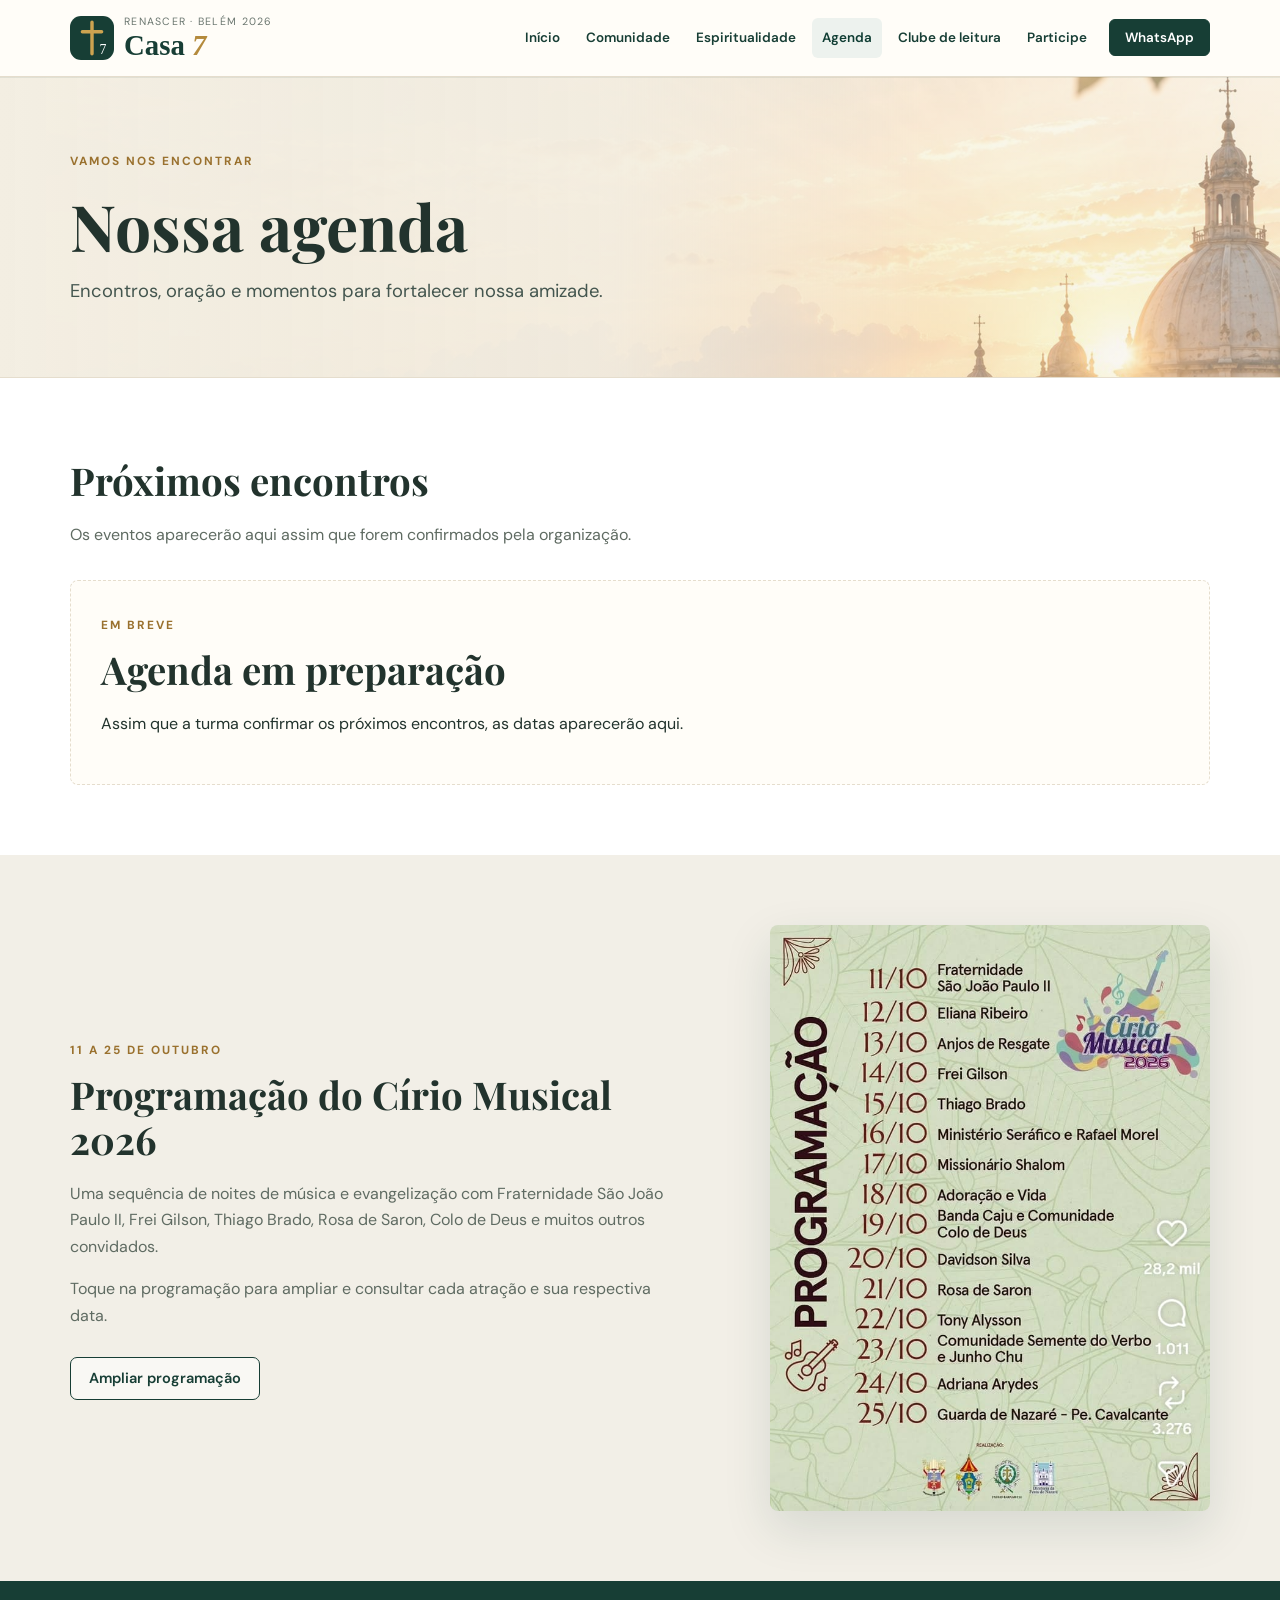
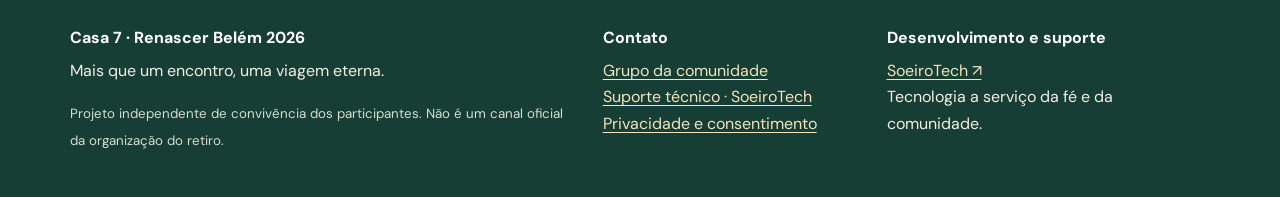
==== commit 47a8bc59: "feat: adiciona informativos e videos da comunidade" ====
--- a/agenda.html
+++ b/agenda.html
@@ -1 +1 @@
-<!doctype html><html lang="pt-BR"><head><meta charset="utf-8"><meta name="viewport" content="width=device-width, initial-scale=1"><meta name="description" content="Casa 7 — Comunidade Renascer Belém 2026. Fé, amizade, oração e leitura."><meta name="theme-color" content="#173e35"><title>Agenda | Casa 7 — Renascer</title><link rel="icon" href="assets/img/favicon.svg" type="image/svg+xml"><link rel="stylesheet" href="assets/css/style.css?v=20260924-10"><link rel="stylesheet" href="assets/css/professional.css?v=20260924-10"><script defer src="assets/js/config.js?v=20260924-10"></script><script defer src="assets/js/app.js?v=20260924-10"></script></head><body><a class="skip" href="#conteudo">Pular para o conteúdo</a><header class="header"><div class="container navwrap"><a class="brand" href="index.html" aria-label="Casa 7, início"><img class="brand-mark" src="assets/img/favicon.svg" alt="" width="44" height="44"><span><small>RENASCER · BELÉM 2026</small><strong>Casa <em>7</em></strong></span></a><button class="menu-toggle" aria-expanded="false" aria-controls="menu" aria-label="Abrir menu">☰</button><nav id="menu" class="nav" aria-label="Menu principal"><a href="index.html" data-nav="index.html">Início</a><a href="comunidade.html" data-nav="comunidade.html">Comunidade</a><a href="espiritualidade.html" data-nav="espiritualidade.html">Espiritualidade</a><a href="agenda.html" data-nav="agenda.html">Agenda</a><a href="leitura.html" data-nav="leitura.html">Clube de leitura</a><a href="participe.html" data-nav="participe.html">Participe</a><a class="nav-cta btn" data-whatsapp href="#">WhatsApp</a></nav></div></header><main id="conteudo"><section class="pagehero"><div class="container"><span class="eyebrow">VAMOS NOS ENCONTRAR</span><h1>Nossa agenda</h1><p class="lead">Encontros, oração e momentos para fortalecer nossa amizade.</p></div></section><section class="section "><div class="container"><div class="section-head"><h2>Próximos encontros</h2><p>Os eventos aparecerão aqui assim que forem confirmados pela organização.</p></div><div id="events" class="event-list"></div></div></section></main><footer class="footer"><div class="container footergrid"><div><strong>Casa 7 · Renascer Belém 2026</strong><p>Mais que um encontro, uma viagem eterna.</p><small>Projeto independente de convivência dos participantes. Não é um canal oficial da organização do retiro.</small></div><div><strong>Contato</strong><p><a data-whatsapp href="#">Grupo da comunidade</a><br><a data-tech-mail href="#">Suporte técnico · SoeiroTech</a><br><a href="privacidade.html">Privacidade e consentimento</a></p></div><div><strong>Desenvolvimento e suporte</strong><p><a href="https://soeirotech.com.br" target="_blank" rel="noopener noreferrer">SoeiroTech ↗</a><br>Tecnologia a serviço da fé e da comunidade.</p></div></div></footer></body></html>
+<!doctype html><html lang="pt-BR"><head><meta charset="utf-8"><meta name="viewport" content="width=device-width, initial-scale=1"><meta name="description" content="Casa 7 — Comunidade Renascer Belém 2026. Fé, amizade, oração e leitura."><meta name="theme-color" content="#173e35"><title>Agenda | Casa 7 — Renascer</title><link rel="icon" href="assets/img/favicon.svg" type="image/svg+xml"><link rel="stylesheet" href="assets/css/style.css?v=20260924-12"><link rel="stylesheet" href="assets/css/professional.css?v=20260924-12"><script defer src="assets/js/config.js?v=20260924-12"></script><script defer src="assets/js/app.js?v=20260924-12"></script></head><body><a class="skip" href="#conteudo">Pular para o conteúdo</a><header class="header"><div class="container navwrap"><a class="brand" href="index.html" aria-label="Casa 7, início"><img class="brand-mark" src="assets/img/favicon.svg" alt="" width="44" height="44"><span><small>RENASCER · BELÉM 2026</small><strong>Casa <em>7</em></strong></span></a><button class="menu-toggle" aria-expanded="false" aria-controls="menu" aria-label="Abrir menu">☰</button><nav id="menu" class="nav" aria-label="Menu principal"><a href="index.html" data-nav="index.html">Início</a><a href="comunidade.html" data-nav="comunidade.html">Comunidade</a><a href="espiritualidade.html" data-nav="espiritualidade.html">Espiritualidade</a><a href="agenda.html" data-nav="agenda.html">Agenda</a><a href="leitura.html" data-nav="leitura.html">Clube de leitura</a><a href="participe.html" data-nav="participe.html">Participe</a><a class="nav-cta btn" data-whatsapp href="#">WhatsApp</a></nav></div></header><main id="conteudo"><section class="pagehero"><div class="container"><span class="eyebrow">VAMOS NOS ENCONTRAR</span><h1>Nossa agenda</h1><p class="lead">Encontros, oração e momentos para fortalecer nossa amizade.</p></div></section><section class="section "><div class="container"><div class="section-head"><h2>Próximos encontros</h2><p>Os eventos aparecerão aqui assim que forem confirmados pela organização.</p></div><div id="events" class="event-list"></div></div></section><section class="section muted cirio-program"><div class="container cirio-program-layout"><div class="cirio-program-copy"><span class="eyebrow">11 A 25 DE OUTUBRO</span><h2>Programação do Círio Musical 2026</h2><p>Uma sequência de noites de música e evangelização com Fraternidade São João Paulo II, Frei Gilson, Thiago Brado, Rosa de Saron, Colo de Deus e muitos outros convidados.</p><p>Toque na programação para ampliar e consultar cada atração e sua respectiva data.</p><a class="btn outline" href="assets/img/cirio-musical-2026.png" target="_blank" rel="noopener noreferrer">Ampliar programação</a></div><a class="editorial-poster" href="assets/img/cirio-musical-2026.png" target="_blank" rel="noopener noreferrer" aria-label="Abrir programação completa do Círio Musical 2026"><img src="assets/img/cirio-musical-2026.png" alt="Programação do Círio Musical 2026, de 11 a 25 de outubro" width="720" height="960" loading="lazy"></a></div></section></main><footer class="footer"><div class="container footergrid"><div><strong>Casa 7 · Renascer Belém 2026</strong><p>Mais que um encontro, uma viagem eterna.</p><small>Projeto independente de convivência dos participantes. Não é um canal oficial da organização do retiro.</small></div><div><strong>Contato</strong><p><a data-whatsapp href="#">Grupo da comunidade</a><br><a data-tech-mail href="#">Suporte técnico · SoeiroTech</a><br><a href="privacidade.html">Privacidade e consentimento</a></p></div><div><strong>Desenvolvimento e suporte</strong><p><a href="https://soeirotech.com.br" target="_blank" rel="noopener noreferrer">SoeiroTech ↗</a><br>Tecnologia a serviço da fé e da comunidade.</p></div></div></footer></body></html>
--- a/assets/css/professional.css
+++ b/assets/css/professional.css
@@ -941,37 +941,32 @@
 }
 
 .memory-gallery {
-  display: grid;
-  grid-template-columns: repeat(4, minmax(0, 1fr));
-  grid-auto-rows: 190px;
-  gap: 10px;
+  columns: 3 260px;
+  column-gap: 12px;
 }
 
 .gallery-item {
-  min-width: 0;
+  display: block;
+  width: 100%;
+  margin: 0 0 12px;
   padding: 0;
   overflow: hidden;
   border: 0;
   border-radius: 6px;
   background: #dfe4df;
+  break-inside: avoid;
   cursor: zoom-in;
 }
 
 .gallery-item img {
   display: block;
   width: 100%;
-  height: 100%;
-  object-fit: cover;
+  height: auto;
   transition: transform 220ms ease;
 }
 
 .gallery-item:hover img {
   transform: scale(1.025);
-}
-
-.gallery-featured {
-  grid-column: span 2;
-  grid-row: span 2;
 }
 
 .gallery-note {
@@ -1021,18 +1016,130 @@
 
 @media (max-width: 720px) {
   .memory-gallery {
-    grid-template-columns: repeat(2, minmax(0, 1fr));
-    grid-auto-rows: 150px;
-  }
-
-  .gallery-featured {
-    grid-column: span 2;
-    grid-row: span 2;
+    columns: 2 180px;
   }
 
   .gallery-close {
     top: 8px;
     right: 8px;
+  }
+}
+
+@media (max-width: 480px) {
+  .memory-gallery {
+    columns: 1;
+  }
+}
+
+/* Informativos, programacao e videos */
+.community-info-layout,
+.cirio-program-layout {
+  display: grid;
+  grid-template-columns: minmax(0, 1fr) minmax(280px, 440px);
+  gap: clamp(34px, 7vw, 86px);
+  align-items: center;
+}
+
+.community-info-copy p,
+.cirio-program-copy p {
+  max-width: 610px;
+  color: var(--muted);
+}
+
+.community-info-copy .btn,
+.cirio-program-copy .btn {
+  margin-top: 12px;
+}
+
+.editorial-poster {
+  display: block;
+  width: min(100%, 440px);
+  margin-left: auto;
+  overflow: hidden;
+  border-radius: 8px;
+  box-shadow: var(--shadow-md);
+}
+
+.editorial-poster img {
+  display: block;
+  width: 100%;
+  height: auto;
+}
+
+.community-videos {
+  display: grid;
+  grid-template-columns: repeat(2, minmax(0, 1fr));
+  gap: 18px;
+}
+
+.community-video {
+  margin: 0;
+}
+
+.community-video video {
+  display: block;
+  width: 100%;
+  aspect-ratio: 16 / 9;
+  object-fit: contain;
+  border-radius: 8px;
+  background: #101312;
+  box-shadow: var(--shadow-sm);
+}
+
+.community-video figcaption {
+  margin-top: 9px;
+  color: var(--muted);
+  font-size: 0.82rem;
+}
+
+.site-playlist-link {
+  display: grid;
+  grid-template-columns: 108px minmax(0, 1fr);
+  gap: 24px;
+  align-items: center;
+  max-width: 720px;
+}
+
+.site-playlist-link img {
+  display: block;
+  width: 108px;
+  height: 108px;
+  object-fit: cover;
+  border: 2px solid var(--gold);
+  border-radius: 50%;
+}
+
+.site-playlist-link h2 {
+  margin: 4px 0 7px;
+}
+
+.site-playlist-link p {
+  margin: 0 0 18px;
+  color: var(--muted);
+}
+
+@media (max-width: 720px) {
+  .community-info-layout,
+  .cirio-program-layout,
+  .community-videos {
+    grid-template-columns: 1fr;
+  }
+
+  .editorial-poster {
+    width: min(100%, 380px);
+    margin: 0 auto;
+  }
+}
+
+@media (max-width: 420px) {
+  .site-playlist-link {
+    grid-template-columns: 76px minmax(0, 1fr);
+    gap: 16px;
+  }
+
+  .site-playlist-link img {
+    width: 76px;
+    height: 76px;
   }
 }
 
